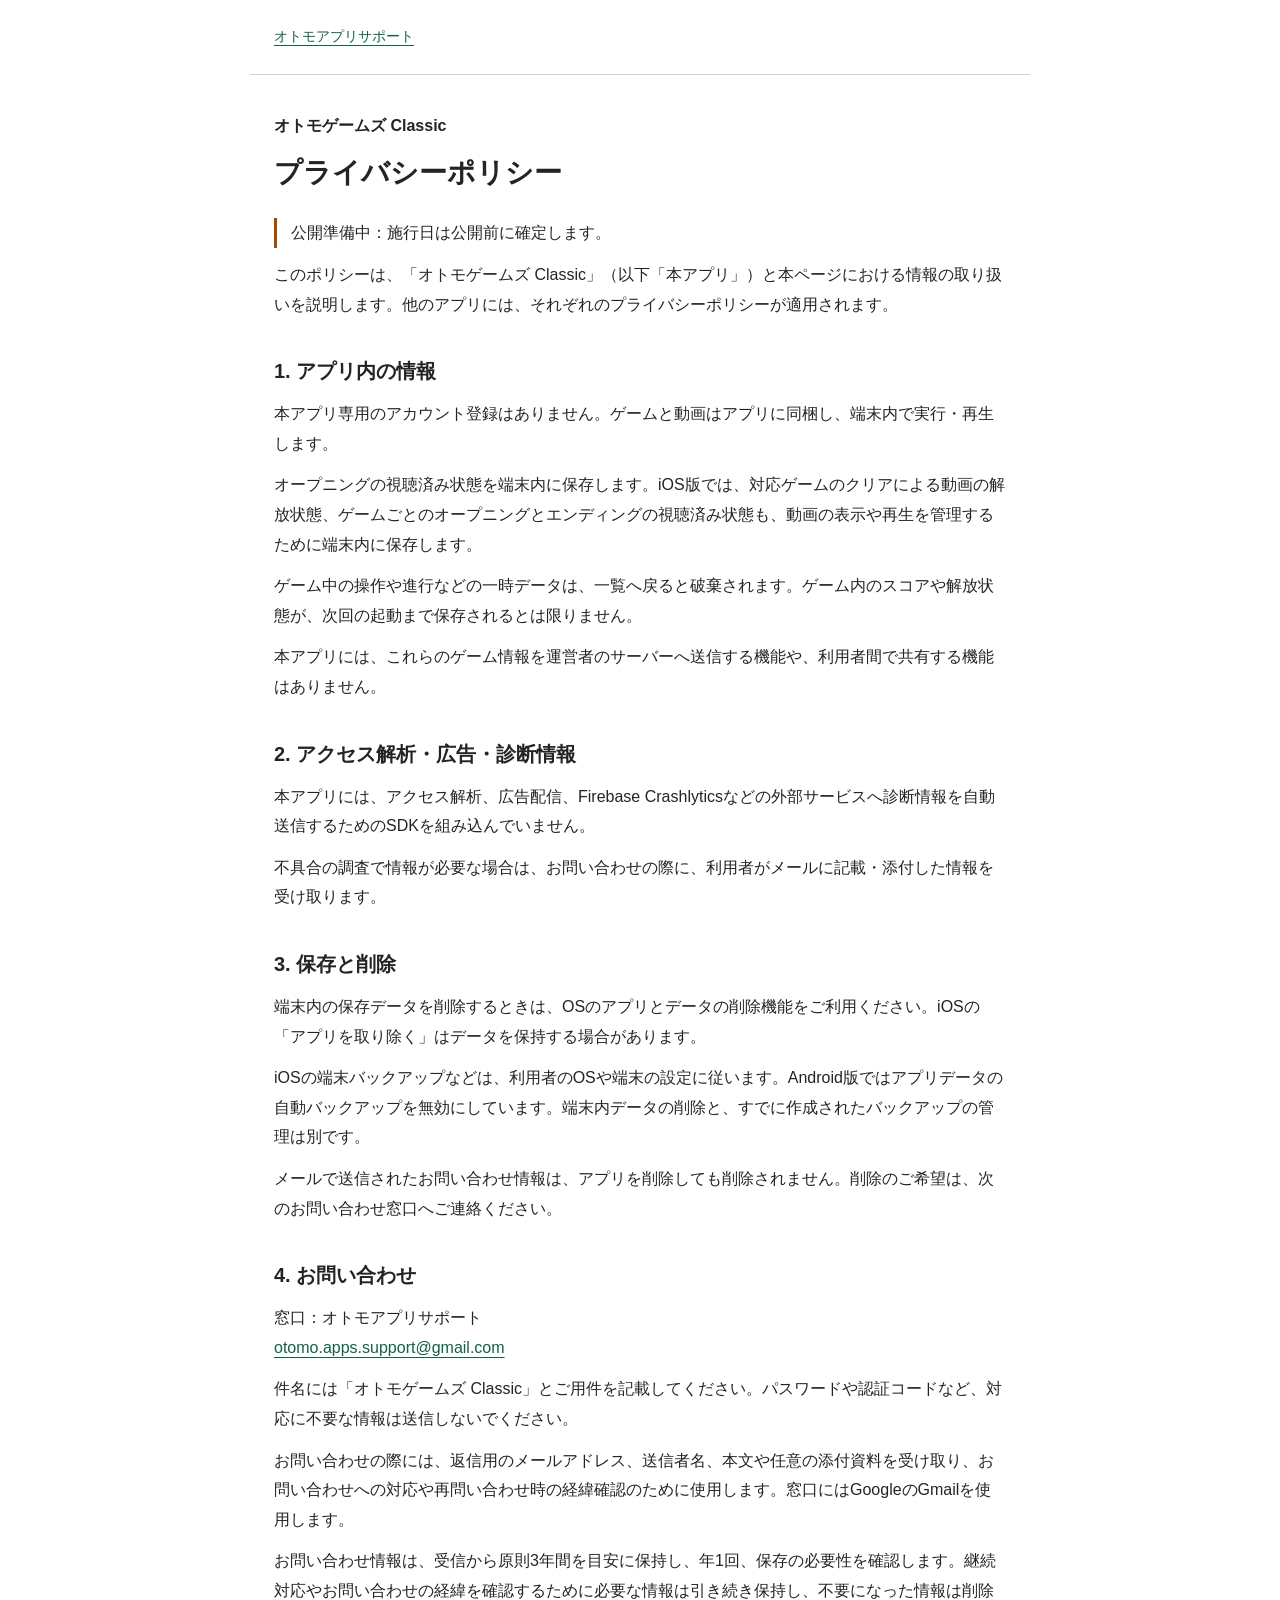
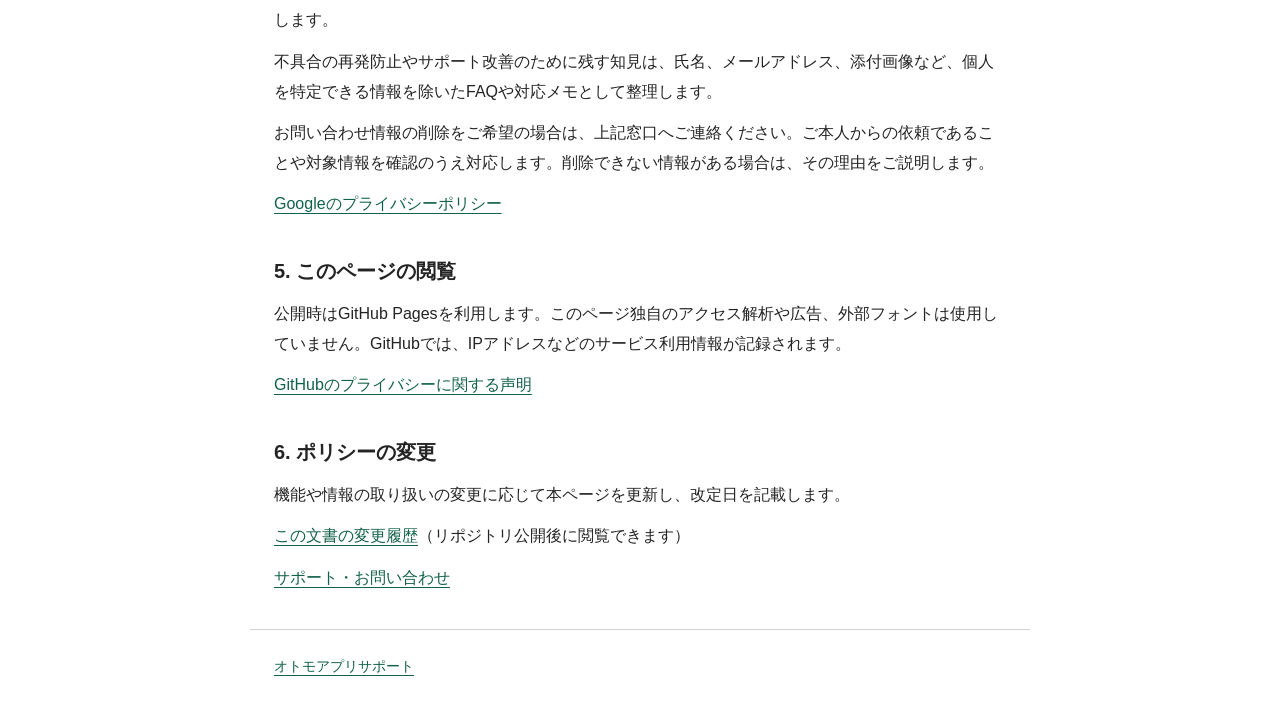
==== otomo-games-classic/privacy.html @ a7d9008e "Add Otomo Games Classic support and privacy pages" ====
<!doctype html>
<html lang="ja">
<head>
  <meta charset="utf-8">
  <meta name="viewport" content="width=device-width, initial-scale=1">
  <meta name="robots" content="noindex">
  <title>プライバシーポリシー | オトモゲームズ Classic</title>
  <link rel="stylesheet" href="../styles.css">
</head>
<body>
  <header><a href="../index.html">オトモアプリサポート</a></header>
  <main>
    <p class="app-name">オトモゲームズ Classic</p>
    <h1>プライバシーポリシー</h1>
    <p class="notice">公開準備中：施行日は公開前に確定します。</p>
    <p>このポリシーは、「オトモゲームズ Classic」（以下「本アプリ」）と本ページにおける情報の取り扱いを説明します。他のアプリには、それぞれのプライバシーポリシーが適用されます。</p>

    <section aria-labelledby="local">
      <h2 id="local">1. アプリ内の情報</h2>
      <p>本アプリ専用のアカウント登録はありません。ゲームと動画はアプリに同梱し、端末内で実行・再生します。</p>
      <p>オープニングの視聴済み状態を端末内に保存します。iOS版では、対応ゲームのクリアによる動画の解放状態、ゲームごとのオープニングとエンディングの視聴済み状態も、動画の表示や再生を管理するために端末内に保存します。</p>
      <p>ゲーム中の操作や進行などの一時データは、一覧へ戻ると破棄されます。ゲーム内のスコアや解放状態が、次回の起動まで保存されるとは限りません。</p>
      <p>本アプリには、これらのゲーム情報を運営者のサーバーへ送信する機能や、利用者間で共有する機能はありません。</p>
    </section>

    <section aria-labelledby="diagnostics">
      <h2 id="diagnostics">2. アクセス解析・広告・診断情報</h2>
      <p>本アプリには、アクセス解析、広告配信、Firebase Crashlyticsなどの外部サービスへ診断情報を自動送信するためのSDKを組み込んでいません。</p>
      <p>不具合の調査で情報が必要な場合は、お問い合わせの際に、利用者がメールに記載・添付した情報を受け取ります。</p>
    </section>

    <section aria-labelledby="retention">
      <h2 id="retention">3. 保存と削除</h2>
      <p>端末内の保存データを削除するときは、OSのアプリとデータの削除機能をご利用ください。iOSの「アプリを取り除く」はデータを保持する場合があります。</p>
      <p>iOSの端末バックアップなどは、利用者のOSや端末の設定に従います。Android版ではアプリデータの自動バックアップを無効にしています。端末内データの削除と、すでに作成されたバックアップの管理は別です。</p>
      <p>メールで送信されたお問い合わせ情報は、アプリを削除しても削除されません。削除のご希望は、次のお問い合わせ窓口へご連絡ください。</p>
    </section>

    <section aria-labelledby="contact">
      <h2 id="contact">4. お問い合わせ</h2>
      <p>窓口：オトモアプリサポート<br><a href="mailto:otomo.apps.support@gmail.com">otomo.apps.support@gmail.com</a></p>
      <p>件名には「オトモゲームズ Classic」とご用件を記載してください。パスワードや認証コードなど、対応に不要な情報は送信しないでください。</p>
      <p>お問い合わせの際には、返信用のメールアドレス、送信者名、本文や任意の添付資料を受け取り、お問い合わせへの対応や再問い合わせ時の経緯確認のために使用します。窓口にはGoogleのGmailを使用します。</p>
      <p>お問い合わせ情報は、受信から原則3年間を目安に保持し、年1回、保存の必要性を確認します。継続対応やお問い合わせの経緯を確認するために必要な情報は引き続き保持し、不要になった情報は削除します。</p>
      <p>不具合の再発防止やサポート改善のために残す知見は、氏名、メールアドレス、添付画像など、個人を特定できる情報を除いたFAQや対応メモとして整理します。</p>
      <p>お問い合わせ情報の削除をご希望の場合は、上記窓口へご連絡ください。ご本人からの依頼であることや対象情報を確認のうえ対応します。削除できない情報がある場合は、その理由をご説明します。</p>
      <p><a href="https://policies.google.com/privacy?hl=ja">Googleのプライバシーポリシー</a></p>
    </section>

    <section aria-labelledby="website">
      <h2 id="website">5. このページの閲覧</h2>
      <p>公開時はGitHub Pagesを利用します。このページ独自のアクセス解析や広告、外部フォントは使用していません。GitHubでは、IPアドレスなどのサービス利用情報が記録されます。</p>
      <p><a href="https://docs.github.com/en/site-policy/privacy-policies/github-general-privacy-statement">GitHubのプライバシーに関する声明</a></p>
    </section>

    <section aria-labelledby="changes">
      <h2 id="changes">6. ポリシーの変更</h2>
      <p>機能や情報の取り扱いの変更に応じて本ページを更新し、改定日を記載します。</p>
      <p><a href="https://github.com/s-satoshi0522/otomo-apps-site/commits/main/otomo-games-classic/privacy.html">この文書の変更履歴</a>（リポジトリ公開後に閲覧できます）</p>
      <p><a href="support.html">サポート・お問い合わせ</a></p>
    </section>
  </main>
  <footer><a href="../index.html">オトモアプリサポート</a></footer>
</body>
</html>
---- styles.css ----
:root { color-scheme: light dark; font-family: -apple-system, BlinkMacSystemFont, "Hiragino Sans", "Yu Gothic", sans-serif; line-height: 1.85; color: #242424; background: #fff; }
* { box-sizing: border-box; }
body { margin: 0; }
header, main, footer { max-width: 780px; margin-inline: auto; padding: 24px; }
header, footer { font-size: 14px; }
header { border-bottom: 1px solid #d3d3d3; }
h1 { font-size: 28px; line-height: 1.5; margin: 8px 0 24px; }
h2 { font-size: 20px; line-height: 1.6; margin: 36px 0 12px; }
p { margin: 12px 0; overflow-wrap: anywhere; }
a { color: #12614a; text-underline-offset: 4px; overflow-wrap: anywhere; }
a:focus-visible { outline: 3px solid #a54800; outline-offset: 4px; }
.app-name { font-weight: 600; }
.notice { border-left: 3px solid #a54800; padding-left: 14px; }
footer { border-top: 1px solid #d3d3d3; }
@media (prefers-color-scheme: dark) {
  :root { color: #ededed; background: #191919; }
  a { color: #81d9b4; }
  .notice { border-color: #ffbb74; }
  a:focus-visible { outline-color: #ffbb74; }
}
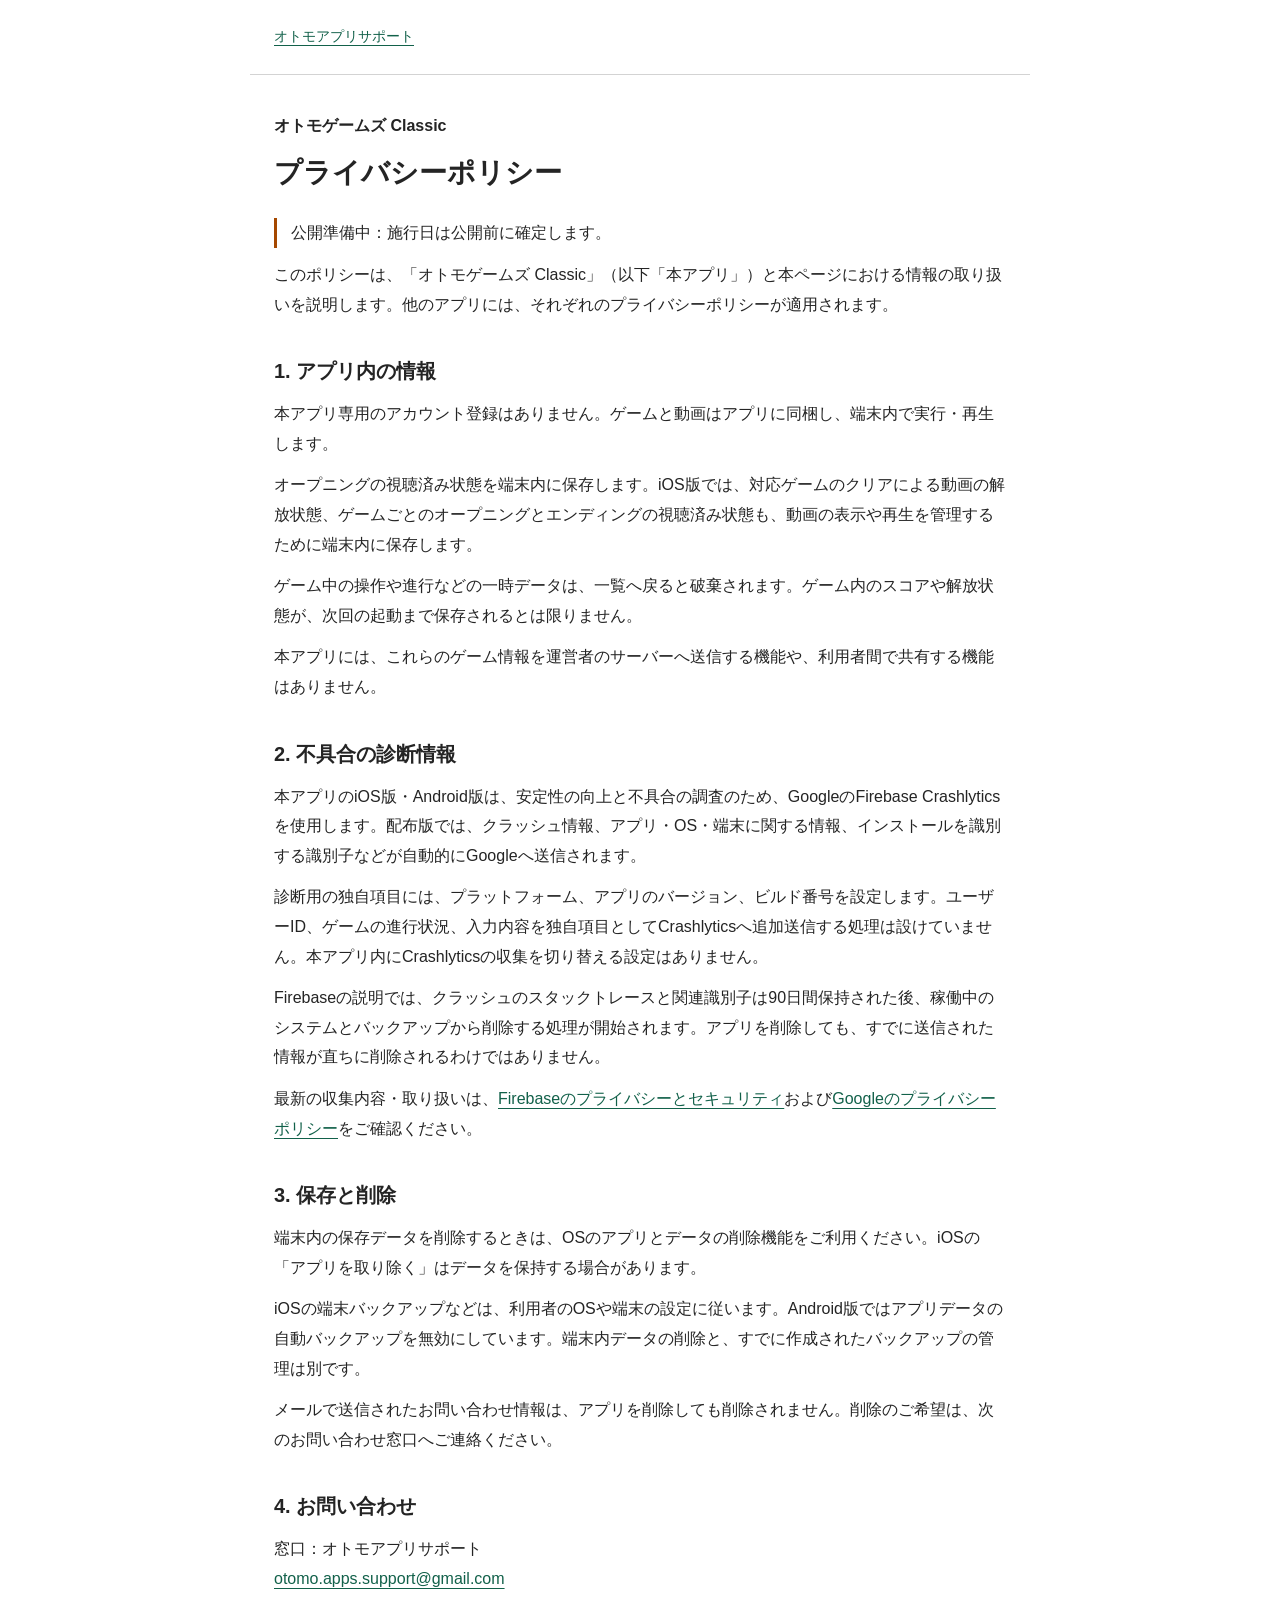
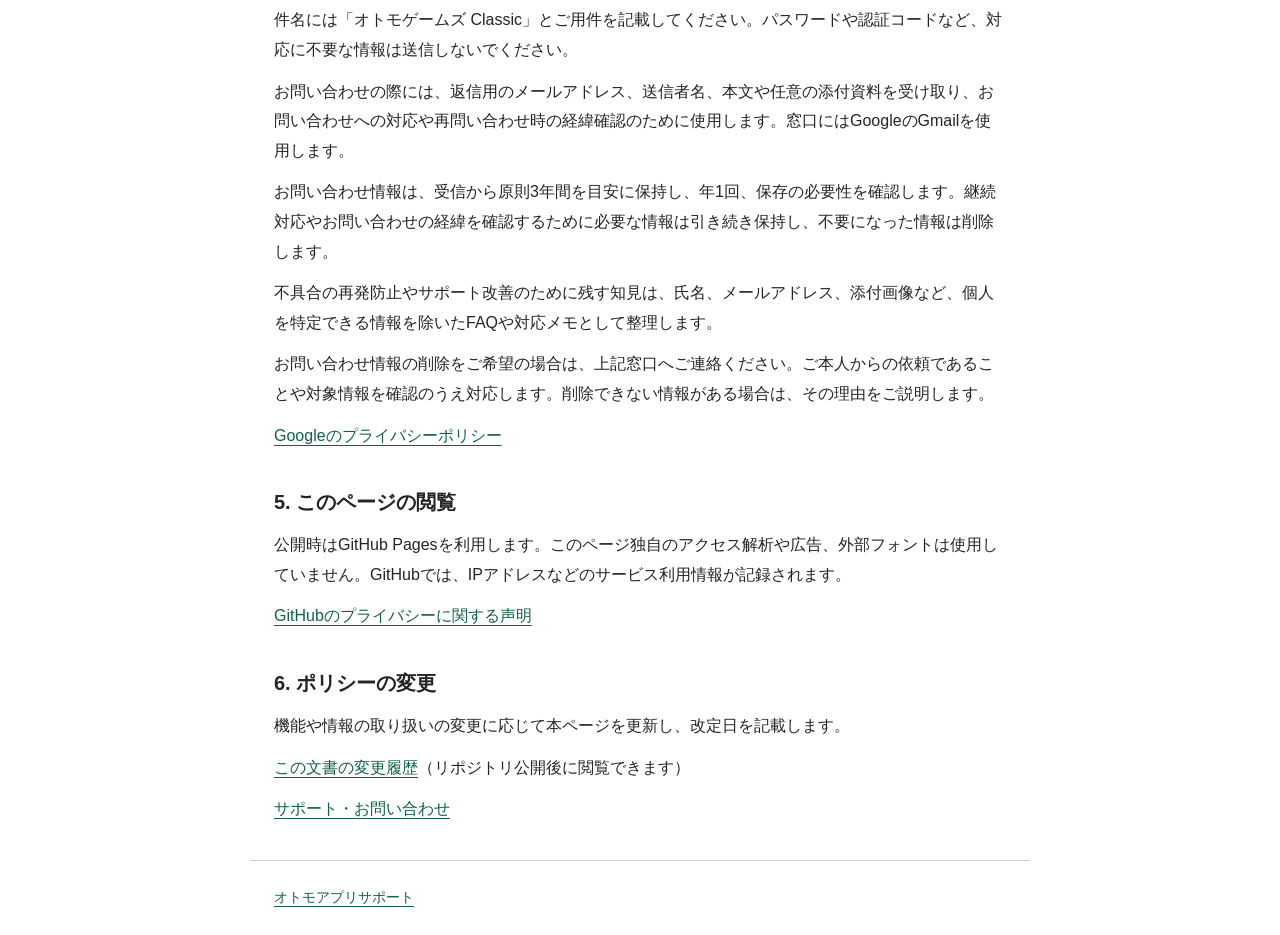
==== commit 439dc22c: "Document Classic Crashlytics collection policy" ====
--- a/otomo-games-classic/privacy.html
+++ b/otomo-games-classic/privacy.html
@@ -24,9 +24,11 @@
     </section>
 
     <section aria-labelledby="diagnostics">
-      <h2 id="diagnostics">2. アクセス解析・広告・診断情報</h2>
-      <p>本アプリには、アクセス解析、広告配信、Firebase Crashlyticsなどの外部サービスへ診断情報を自動送信するためのSDKを組み込んでいません。</p>
-      <p>不具合の調査で情報が必要な場合は、お問い合わせの際に、利用者がメールに記載・添付した情報を受け取ります。</p>
+      <h2 id="diagnostics">2. 不具合の診断情報</h2>
+      <p>本アプリのiOS版・Android版は、安定性の向上と不具合の調査のため、GoogleのFirebase Crashlyticsを使用します。配布版では、クラッシュ情報、アプリ・OS・端末に関する情報、インストールを識別する識別子などが自動的にGoogleへ送信されます。</p>
+      <p>診断用の独自項目には、プラットフォーム、アプリのバージョン、ビルド番号を設定します。ユーザーID、ゲームの進行状況、入力内容を独自項目としてCrashlyticsへ追加送信する処理は設けていません。本アプリ内にCrashlyticsの収集を切り替える設定はありません。</p>
+      <p>Firebaseの説明では、クラッシュのスタックトレースと関連識別子は90日間保持された後、稼働中のシステムとバックアップから削除する処理が開始されます。アプリを削除しても、すでに送信された情報が直ちに削除されるわけではありません。</p>
+      <p>最新の収集内容・取り扱いは、<a href="https://firebase.google.com/support/privacy">Firebaseのプライバシーとセキュリティ</a>および<a href="https://policies.google.com/privacy?hl=ja">Googleのプライバシーポリシー</a>をご確認ください。</p>
     </section>
 
     <section aria-labelledby="retention">
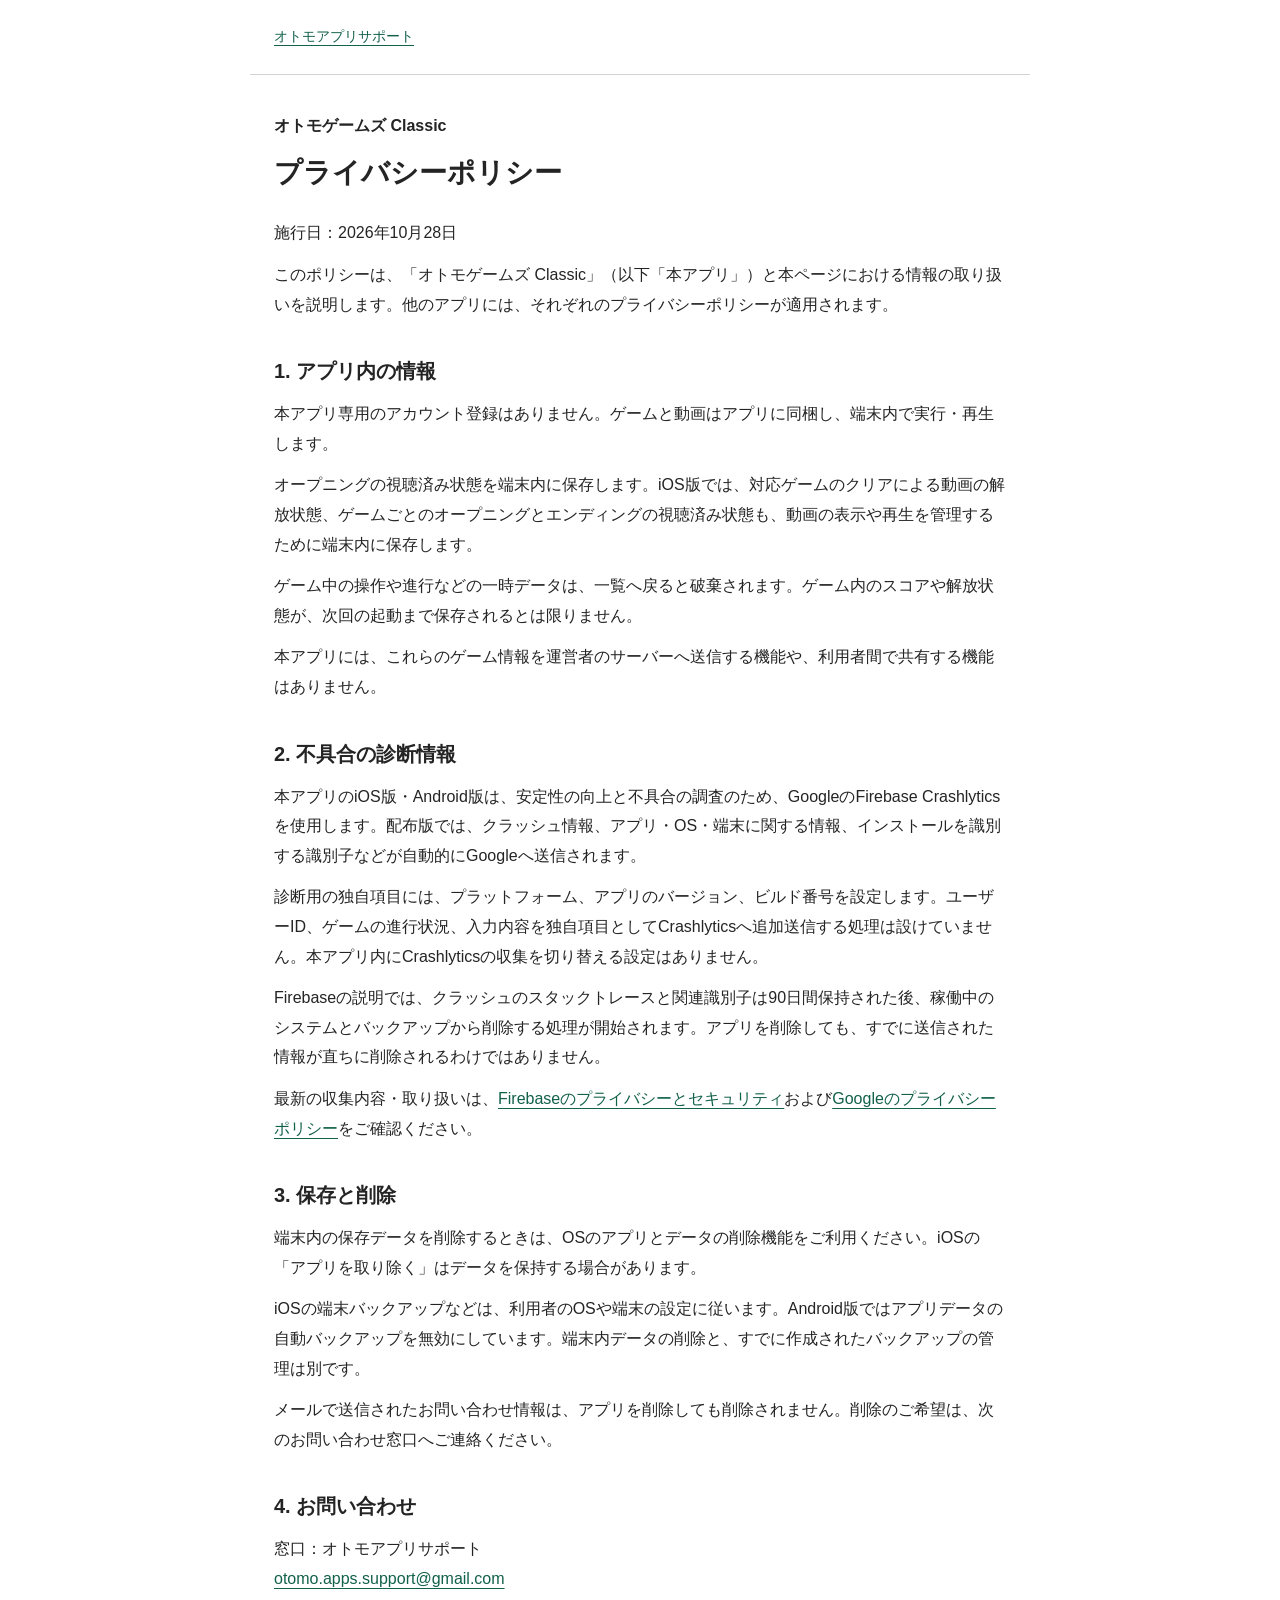
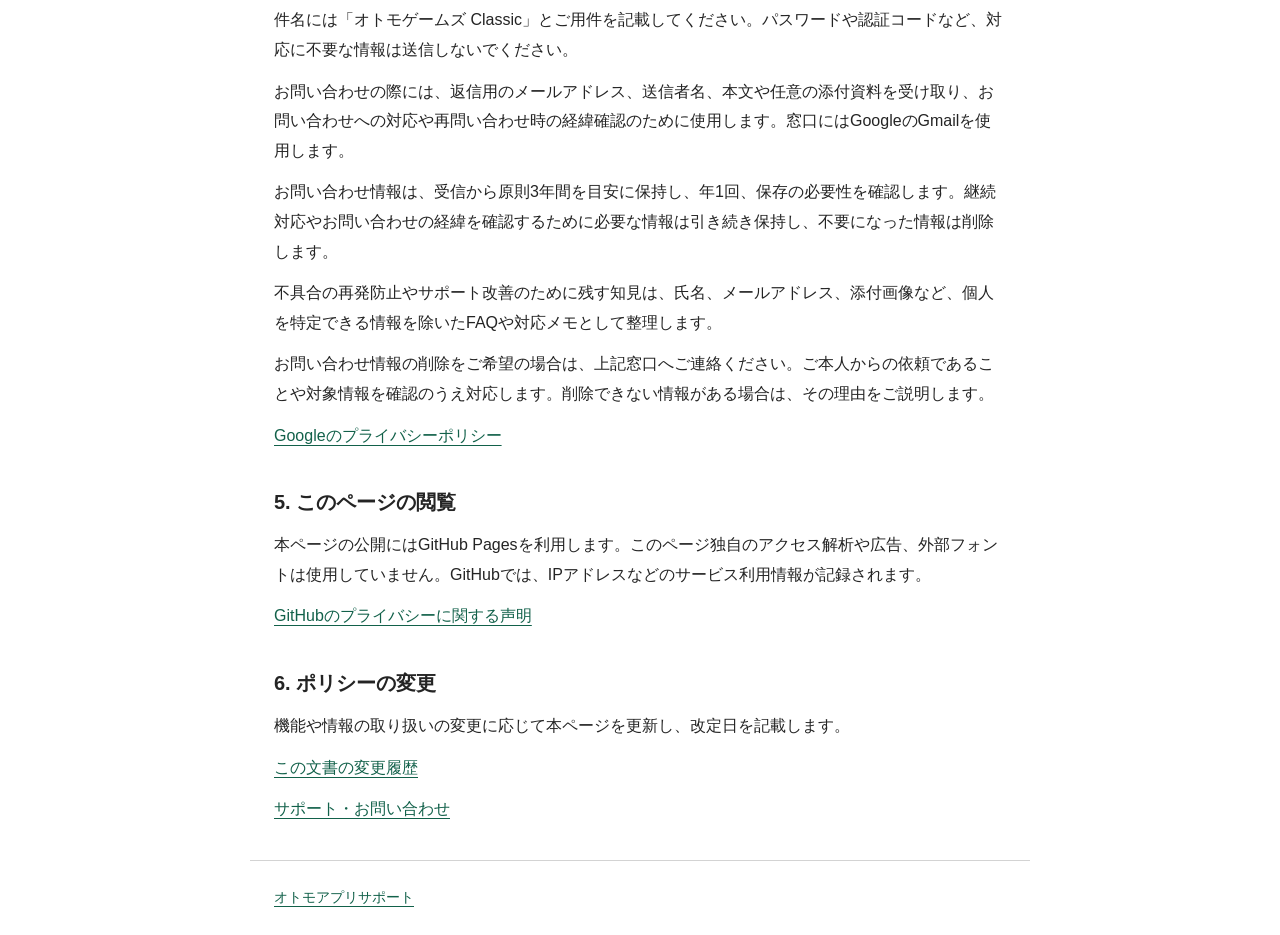
==== commit 76df84bf: "Update Classic privacy policy for October 28 release" ====
--- a/otomo-games-classic/privacy.html
+++ b/otomo-games-classic/privacy.html
@@ -12,7 +12,7 @@
   <main>
     <p class="app-name">オトモゲームズ Classic</p>
     <h1>プライバシーポリシー</h1>
-    <p class="notice">公開準備中：施行日は公開前に確定します。</p>
+    <p>施行日：<time datetime="2026-10-28">2026年10月28日</time></p>
     <p>このポリシーは、「オトモゲームズ Classic」（以下「本アプリ」）と本ページにおける情報の取り扱いを説明します。他のアプリには、それぞれのプライバシーポリシーが適用されます。</p>
 
     <section aria-labelledby="local">
@@ -51,14 +51,14 @@
 
     <section aria-labelledby="website">
       <h2 id="website">5. このページの閲覧</h2>
-      <p>公開時はGitHub Pagesを利用します。このページ独自のアクセス解析や広告、外部フォントは使用していません。GitHubでは、IPアドレスなどのサービス利用情報が記録されます。</p>
+      <p>本ページの公開にはGitHub Pagesを利用します。このページ独自のアクセス解析や広告、外部フォントは使用していません。GitHubでは、IPアドレスなどのサービス利用情報が記録されます。</p>
       <p><a href="https://docs.github.com/en/site-policy/privacy-policies/github-general-privacy-statement">GitHubのプライバシーに関する声明</a></p>
     </section>
 
     <section aria-labelledby="changes">
       <h2 id="changes">6. ポリシーの変更</h2>
       <p>機能や情報の取り扱いの変更に応じて本ページを更新し、改定日を記載します。</p>
-      <p><a href="https://github.com/s-satoshi0522/otomo-apps-site/commits/main/otomo-games-classic/privacy.html">この文書の変更履歴</a>（リポジトリ公開後に閲覧できます）</p>
+      <p><a href="https://github.com/s-satoshi0522/otomo-apps-site/commits/main/otomo-games-classic/privacy.html">この文書の変更履歴</a></p>
       <p><a href="support.html">サポート・お問い合わせ</a></p>
     </section>
   </main>
